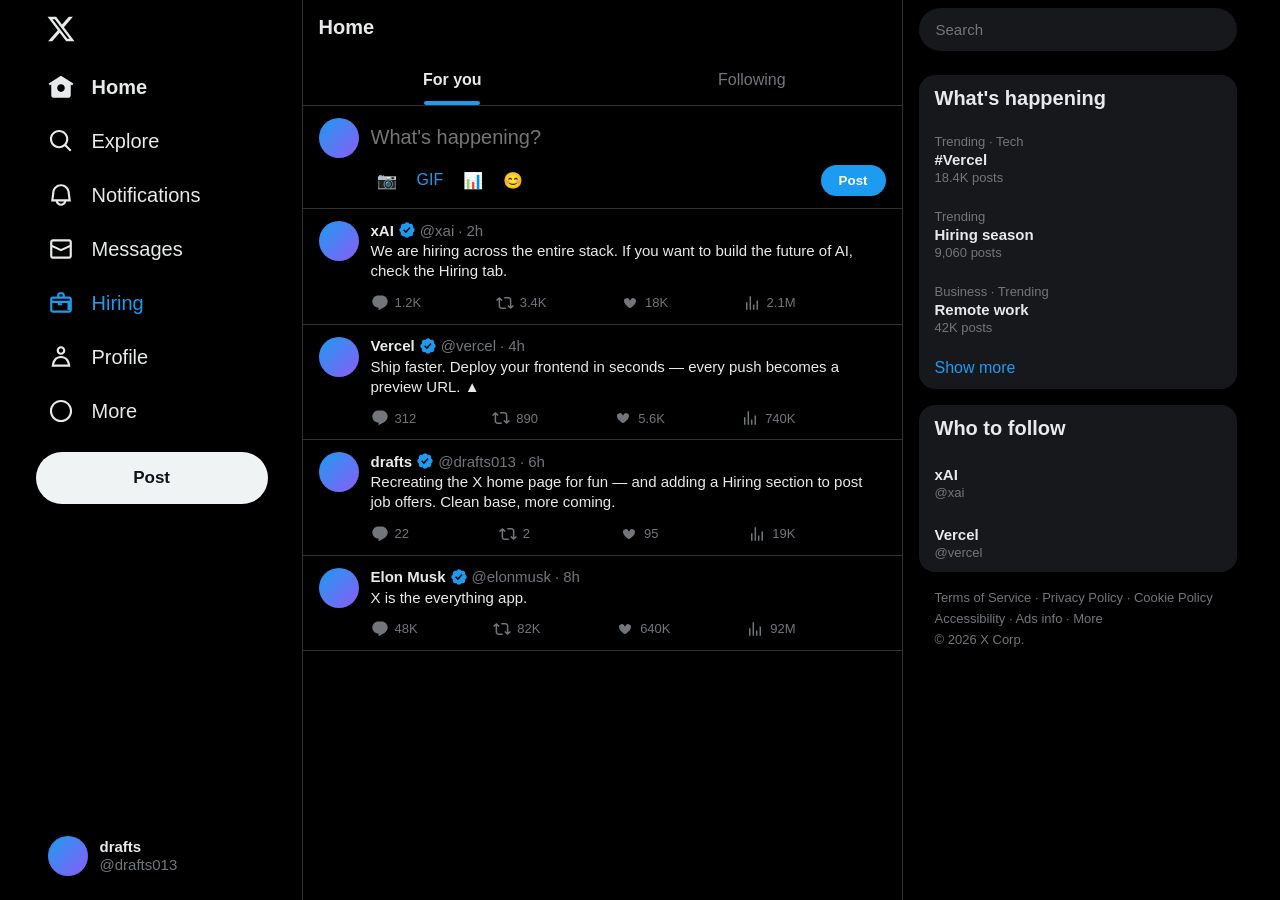
==== index.html @ fcbc3b69 "X home clone + Hiring section (base) Co-Authored-By: Claude Opus 4.8 (1M context) <noreply@anthropic" ====
<!DOCTYPE html>
<html lang="en">
<head>
  <meta charset="UTF-8">
  <meta name="viewport" content="width=device-width, initial-scale=1">
  <title>Home / X</title>
  <link rel="icon" href="data:image/svg+xml,<svg xmlns='http://www.w3.org/2000/svg' viewBox='0 0 24 24'><path fill='white' d='M18.244 2.25h3.308l-7.227 8.26 8.502 11.24H16.17l-5.214-6.817L4.99 21.75H1.68l7.73-8.835L1.254 2.25H8.08l4.713 6.231zm-1.161 17.52h1.833L7.084 4.126H5.117z'/></svg>">
  <link rel="stylesheet" href="styles.css">
</head>
<body>
  <div class="app">
    <header class="sidebar"></header>

    <main class="main">
      <div class="col-header">
        <h1>Home</h1>
        <div class="tabs">
          <div class="tab active">For you</div>
          <div class="tab">Following</div>
        </div>
      </div>

      <div class="composer">
        <div class="avatar"></div>
        <div style="flex:1">
          <textarea rows="1" placeholder="What's happening?"></textarea>
          <div class="actions">
            <div class="tools"><span>📷</span><span>GIF</span><span>📊</span><span>😊</span></div>
            <button class="send">Post</button>
          </div>
        </div>
      </div>

      <div id="feed"></div>
    </main>

    <aside class="right"></aside>
  </div>

  <script src="shell.js"></script>
  <script src="feed.js"></script>
  <script>mountShell('home'); renderFeed();</script>
</body>
</html>
---- styles.css ----
:root {
  --bg: #000;
  --bg-hover: #16181c;
  --panel: #16181c;
  --border: #2f3336;
  --text: #e7e9ea;
  --text-muted: #71767b;
  --accent: #1d9bf0;
  --accent-hover: #1a8cd8;
  --like: #f91880;
  --repost: #00ba7c;
  --white: #eff3f4;
  --danger: #f4212e;
}

* { box-sizing: border-box; margin: 0; padding: 0; }

html, body { height: 100%; }

body {
  background: var(--bg);
  color: var(--text);
  font-family: -apple-system, BlinkMacSystemFont, "Segoe UI", Roboto, Helvetica, Arial, sans-serif;
  -webkit-font-smoothing: antialiased;
}

a { color: inherit; text-decoration: none; }

/* ---------- Layout ---------- */
.app {
  display: grid;
  grid-template-columns: 275px minmax(0, 600px) 350px;
  justify-content: center;
  gap: 0;
  max-width: 1265px;
  margin: 0 auto;
}

/* ---------- Left nav ---------- */
.sidebar {
  position: sticky;
  top: 0;
  height: 100vh;
  display: flex;
  flex-direction: column;
  padding: 0 8px;
  border-right: 1px solid var(--border);
}

.logo {
  width: 50px; height: 50px;
  display: flex; align-items: center; justify-content: center;
  border-radius: 9999px;
  margin: 4px 0;
  transition: background .2s;
}
.logo:hover { background: var(--bg-hover); }
.logo svg { width: 30px; height: 30px; fill: var(--text); }

.nav { display: flex; flex-direction: column; gap: 4px; margin-top: 4px; }
.nav-item {
  display: flex; align-items: center; gap: 18px;
  padding: 12px; border-radius: 9999px;
  font-size: 20px; width: fit-content;
  transition: background .2s;
}
.nav-item:hover { background: var(--bg-hover); }
.nav-item.active { font-weight: 800; }
.nav-item svg { width: 26px; height: 26px; fill: var(--text); }
.nav-item.hiring { color: var(--accent); }
.nav-item.hiring svg { fill: var(--accent); }

.post-btn {
  margin-top: 16px;
  background: var(--white);
  color: #0f1419;
  border: none;
  border-radius: 9999px;
  padding: 16px;
  font-size: 17px;
  font-weight: 700;
  cursor: pointer;
  width: 90%;
  transition: background .2s;
}
.post-btn:hover { background: #d7dbdc; }

.account {
  margin-top: auto;
  margin-bottom: 12px;
  display: flex; align-items: center; gap: 12px;
  padding: 12px; border-radius: 9999px;
  cursor: pointer;
  transition: background .2s;
}
.account:hover { background: var(--bg-hover); }
.avatar {
  width: 40px; height: 40px; border-radius: 9999px;
  background: linear-gradient(135deg, #1d9bf0, #8b5cf6);
  flex-shrink: 0;
}
.account .who { line-height: 1.2; }
.account .name { font-weight: 700; font-size: 15px; }
.account .handle { color: var(--text-muted); font-size: 15px; }

/* ---------- Center column ---------- */
.main { border-right: 1px solid var(--border); min-height: 100vh; }

.col-header {
  position: sticky; top: 0; z-index: 3;
  backdrop-filter: blur(12px);
  background: rgba(0,0,0,.65);
  border-bottom: 1px solid var(--border);
}
.col-header h1 { font-size: 20px; padding: 16px; font-weight: 800; }

.tabs { display: flex; }
.tab {
  flex: 1; text-align: center; padding: 16px 0;
  color: var(--text-muted); font-weight: 500;
  cursor: pointer; position: relative;
  transition: background .2s;
}
.tab:hover { background: var(--bg-hover); }
.tab.active { color: var(--text); font-weight: 700; }
.tab.active::after {
  content: ""; position: absolute; bottom: 0; left: 50%;
  transform: translateX(-50%);
  width: 56px; height: 4px; border-radius: 9999px;
  background: var(--accent);
}

/* Composer */
.composer {
  display: flex; gap: 12px; padding: 12px 16px;
  border-bottom: 1px solid var(--border);
}
.composer textarea {
  flex: 1; background: transparent; border: none; color: var(--text);
  font-size: 20px; resize: none; outline: none; padding-top: 8px;
  font-family: inherit;
}
.composer .actions { display: flex; justify-content: space-between; align-items: center; margin-top: 12px; }
.composer .tools { display: flex; gap: 8px; color: var(--accent); }
.composer .tools span { padding: 6px; border-radius: 9999px; cursor: pointer; }
.composer .tools span:hover { background: rgba(29,155,240,.1); }
.composer .send {
  background: var(--accent); color: #fff; border: none;
  border-radius: 9999px; padding: 8px 18px; font-weight: 700; cursor: pointer;
}

/* Tweet */
.tweet {
  display: flex; gap: 12px; padding: 12px 16px;
  border-bottom: 1px solid var(--border);
  cursor: pointer; transition: background .2s;
}
.tweet:hover { background: #080808; }
.tweet .body { flex: 1; min-width: 0; }
.tweet .row { display: flex; align-items: center; gap: 4px; font-size: 15px; }
.tweet .u-name { font-weight: 700; }
.tweet .badge { width: 18px; height: 18px; fill: var(--accent); }
.tweet .u-handle, .tweet .dot, .tweet .time { color: var(--text-muted); }
.tweet .text { margin-top: 2px; font-size: 15px; line-height: 1.35; white-space: pre-wrap; }
.tweet .stats {
  display: flex; justify-content: space-between; max-width: 425px;
  margin-top: 12px; color: var(--text-muted); font-size: 13px;
}
.tweet .stat { display: flex; align-items: center; gap: 6px; }
.tweet .stat svg { width: 18px; height: 18px; fill: currentColor; }
.tweet .stat.reply:hover { color: var(--accent); }
.tweet .stat.repost:hover { color: var(--repost); }
.tweet .stat.like:hover { color: var(--like); }

/* ---------- Right sidebar ---------- */
.right { padding: 0 16px; }
.right .search {
  position: sticky; top: 0; z-index: 2;
  background: var(--bg); padding: 8px 0;
}
.right .search input {
  width: 100%; background: var(--panel); border: 1px solid transparent;
  border-radius: 9999px; padding: 12px 16px; color: var(--text);
  font-size: 15px; outline: none;
}
.right .search input:focus { border-color: var(--accent); background: var(--bg); }
.widget {
  background: var(--panel); border-radius: 16px; margin-top: 16px; overflow: hidden;
}
.widget h2 { font-size: 20px; font-weight: 800; padding: 12px 16px; }
.widget-row { padding: 12px 16px; transition: background .2s; cursor: pointer; }
.widget-row:hover { background: #1d1f23; }
.widget-row .k { font-size: 13px; color: var(--text-muted); }
.widget-row .v { font-weight: 700; font-size: 15px; margin: 2px 0; }
.widget .more { padding: 12px 16px; color: var(--accent); cursor: pointer; }
.widget .more:hover { background: #1d1f23; }

.footer { padding: 16px; color: var(--text-muted); font-size: 13px; line-height: 1.6; }
.footer a:hover { text-decoration: underline; }

/* ---------- Hiring page ---------- */
.hiring-intro { padding: 16px; border-bottom: 1px solid var(--border); }
.hiring-intro p { color: var(--text-muted); font-size: 15px; margin-top: 4px; }

.job-form {
  padding: 16px; border-bottom: 1px solid var(--border);
  display: grid; gap: 12px;
}
.job-form input, .job-form textarea, .job-form select {
  background: var(--bg); border: 1px solid var(--border);
  border-radius: 8px; padding: 12px; color: var(--text);
  font-size: 15px; font-family: inherit; outline: none; width: 100%;
}
.job-form input:focus, .job-form textarea:focus, .job-form select:focus {
  border-color: var(--accent);
}
.job-form textarea { resize: vertical; min-height: 70px; }
.job-form .grid2 { display: grid; grid-template-columns: 1fr 1fr; gap: 12px; }
.job-form button {
  background: var(--accent); color: #fff; border: none;
  border-radius: 9999px; padding: 12px; font-weight: 700;
  font-size: 15px; cursor: pointer; justify-self: end; padding-inline: 24px;
}
.job-form button:hover { background: var(--accent-hover); }

.job {
  padding: 16px; border-bottom: 1px solid var(--border);
  transition: background .2s;
}
.job:hover { background: #080808; }
.job .top { display: flex; justify-content: space-between; align-items: flex-start; gap: 12px; }
.job .role { font-weight: 800; font-size: 17px; }
.job .company { color: var(--text-muted); font-size: 14px; margin-top: 2px; }
.job .tags { display: flex; flex-wrap: wrap; gap: 8px; margin-top: 10px; }
.job .tag {
  font-size: 13px; color: var(--accent);
  background: rgba(29,155,240,.1); border: 1px solid rgba(29,155,240,.25);
  padding: 4px 10px; border-radius: 9999px;
}
.job .desc { margin-top: 10px; font-size: 14px; color: var(--text); line-height: 1.4; }
.job .salary { color: var(--repost); font-weight: 700; font-size: 14px; white-space: nowrap; }
.job .apply {
  margin-top: 12px; background: var(--white); color: #0f1419;
  border: none; border-radius: 9999px; padding: 8px 18px;
  font-weight: 700; cursor: pointer;
}
.job .apply:hover { background: #d7dbdc; }

/* ---------- Responsive ---------- */
@media (max-width: 1100px) { .right { display: none; } .app { grid-template-columns: 88px minmax(0, 600px); } .nav-item span, .post-btn, .account .who { display: none; } .post-btn { display: none; } }
@media (max-width: 700px) { .sidebar { display: none; } .app { grid-template-columns: 1fr; } }
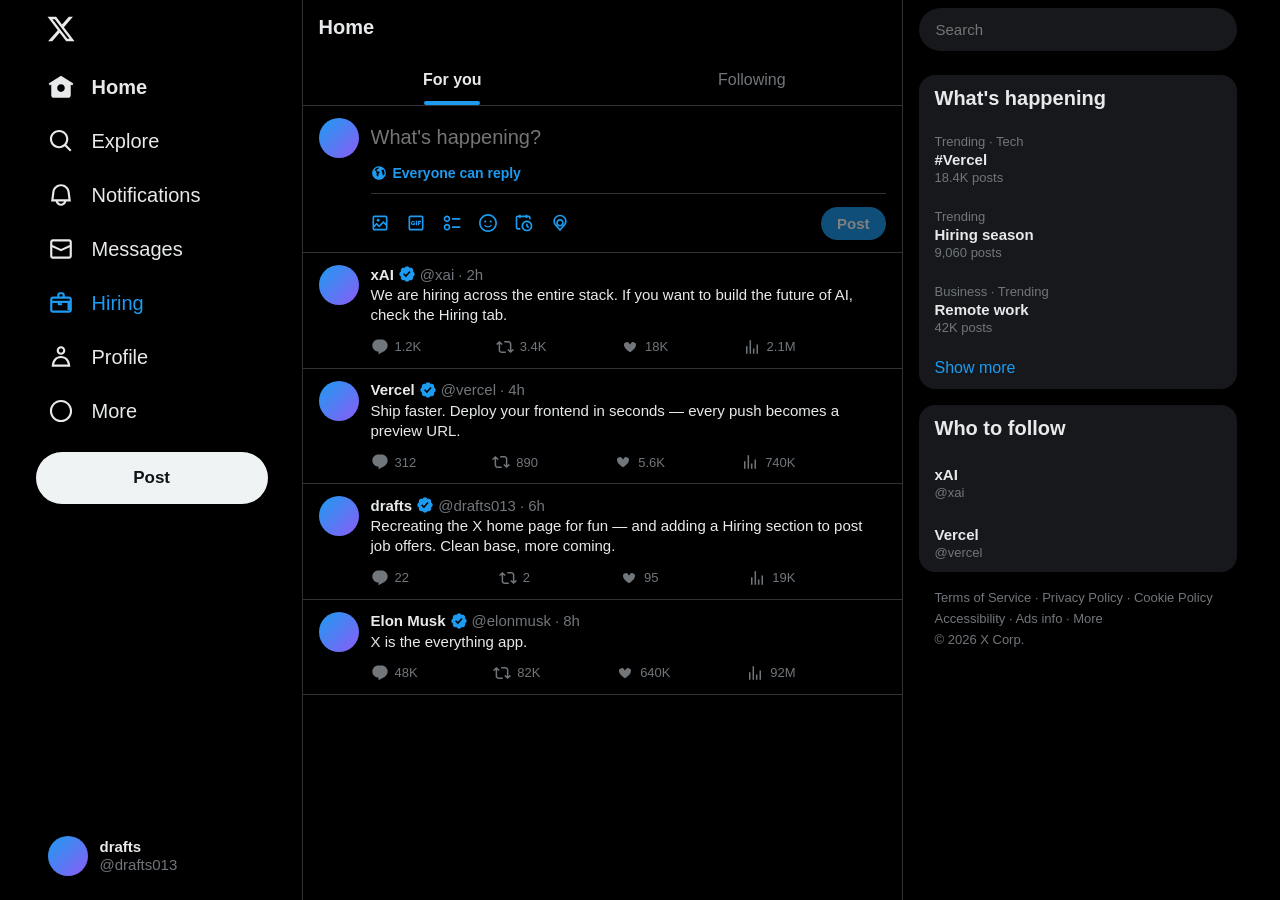
==== commit 83e22f02: "Make home more faithful: SVG composer icons, no emojis, reply scope, live composer" ====
--- a/index.html
+++ b/index.html
@@ -24,9 +24,20 @@
         <div class="avatar"></div>
         <div style="flex:1">
           <textarea rows="1" placeholder="What's happening?"></textarea>
+          <div class="reply-scope">
+            <svg viewBox="0 0 24 24"><path d="M12 1.75C6.34 1.75 1.75 6.34 1.75 12S6.34 22.25 12 22.25 22.25 17.66 22.25 12 17.66 1.75 12 1.75zm-.25 10.48L10.5 17.5l-2-1.5v-3.5L7.5 9 5.03 7.59c1.42-2.24 3.89-3.75 6.72-3.84L11 6l-2 .5L8.5 9l5 1.5-1.75 1.73zM17 14v-3l-1.5-3 2.88-1.23c1.17 1.42 1.87 3.24 1.87 5.23 0 1.3-.3 2.52-.83 3.61L17 14z"/></svg>
+            <span>Everyone can reply</span>
+          </div>
           <div class="actions">
-            <div class="tools"><span>📷</span><span>GIF</span><span>📊</span><span>😊</span></div>
-            <button class="send">Post</button>
+            <div class="tools">
+              <span title="Media"><svg viewBox="0 0 24 24"><path d="M3 5.5C3 4.119 4.119 3 5.5 3h13C19.881 3 21 4.119 21 5.5v13c0 1.381-1.119 2.5-2.5 2.5h-13C4.119 21 3 19.881 3 18.5v-13zM5.5 5c-.276 0-.5.224-.5.5v9.086l3-3 3 3 5-5 3 3V5.5c0-.276-.224-.5-.5-.5h-13zM19 15.414l-3-3-5 5-3-3-3 3V18.5c0 .276.224.5.5.5h13c.276 0 .5-.224.5-.5v-3.086zM9.75 7C8.784 7 8 7.784 8 8.75s.784 1.75 1.75 1.75 1.75-.784 1.75-1.75S10.716 7 9.75 7z"/></svg></span>
+              <span title="GIF"><svg viewBox="0 0 24 24"><path d="M3 5.5C3 4.119 4.12 3 5.5 3h13C19.88 3 21 4.119 21 5.5v13c0 1.381-1.12 2.5-2.5 2.5h-13C4.12 21 3 19.881 3 18.5v-13zM5.5 5c-.28 0-.5.224-.5.5v13c0 .276.22.5.5.5h13c.28 0 .5-.224.5-.5v-13c0-.276-.22-.5-.5-.5h-13zM18 10.711V9.25h-3.74v5.5h1.44v-1.719h1.7V11.57h-1.7v-.859H18zM11.79 9.25h1.44v5.5h-1.44v-5.5zm-3.07 1.375c.34 0 .77.172 1.02.43l1.03-.86c-.51-.601-1.28-.945-2.05-.945-1.53 0-2.72 1.203-2.72 2.75s1.19 2.75 2.72 2.75c.85 0 1.54-.344 2.05-.945v-2.149H8.38v1.032h1.05v.515c-.17.086-.42.172-.67.172-.77 0-1.37-.602-1.37-1.375 0-.688.6-1.375 1.36-1.375z"/></svg></span>
+              <span title="Poll"><svg viewBox="0 0 24 24"><path d="M6 5c-1.1 0-2 .895-2 2s.9 2 2 2 2-.895 2-2-.9-2-2-2zM2 7c0-2.209 1.79-4 4-4s4 1.791 4 4-1.79 4-4 4-4-1.791-4-4zm20 1H12V6h10v2zM6 15c-1.1 0-2 .895-2 2s.9 2 2 2 2-.895 2-2-.9-2-2-2zm-4 2c0-2.209 1.79-4 4-4s4 1.791 4 4-1.79 4-4 4-4-1.791-4-4zm20 1H12v-2h10v2z"/></svg></span>
+              <span title="Emoji"><svg viewBox="0 0 24 24"><path d="M8.75 11.5c.69 0 1.25-.56 1.25-1.25S9.44 9 8.75 9 7.5 9.56 7.5 10.25s.56 1.25 1.25 1.25zm6.5 0c.69 0 1.25-.56 1.25-1.25S15.94 9 15.25 9 14 9.56 14 10.25s.56 1.25 1.25 1.25zm-3.25 6c2.02 0 3.79-1.09 4.74-2.71l-1.3-.75c-.68 1.16-1.93 1.96-3.44 1.96s-2.76-.8-3.44-1.96l-1.3.75c.95 1.62 2.72 2.71 4.74 2.71zM12 22.75C6.07 22.75 1.25 17.93 1.25 12S6.07 1.25 12 1.25 22.75 6.07 22.75 12 17.93 22.75 12 22.75zm0-2c4.83 0 8.75-3.92 8.75-8.75S16.83 3.25 12 3.25 3.25 7.17 3.25 12s3.92 8.75 8.75 8.75z"/></svg></span>
+              <span title="Schedule"><svg viewBox="0 0 24 24"><path d="M6 3V2h2v1h6V2h2v1h1.5C18.88 3 20 4.119 20 5.5v2h-2v-2c0-.276-.22-.5-.5-.5H16v1h-2V5H8v1H6V5H4.5c-.28 0-.5.224-.5.5v12c0 .276.22.5.5.5h3v2h-3C3.12 20 2 18.881 2 17.5v-12C2 4.119 3.12 3 4.5 3H6zm9.5 8c-2.49 0-4.5 2.015-4.5 4.5s2.01 4.5 4.5 4.5 4.5-2.015 4.5-4.5-2.01-4.5-4.5-4.5zM9 15.5C9 11.91 11.91 9 15.5 9s6.5 2.91 6.5 6.5-2.91 6.5-6.5 6.5S9 19.09 9 15.5zm5.5-2.5h2v2.086l1.71 1.707-1.42 1.414-2.29-2.293V13z"/></svg></span>
+              <span title="Location"><svg viewBox="0 0 24 24"><path d="M12 14.315c1.381 0 2.5-1.119 2.5-2.5s-1.119-2.5-2.5-2.5-2.5 1.119-2.5 2.5 1.119 2.5 2.5 2.5zm0-7c2.485 0 4.5 2.015 4.5 4.5s-2.015 4.5-4.5 4.5-4.5-2.015-4.5-4.5 2.015-4.5 4.5-4.5zM12 2C7.589 2 4 5.589 4 10c0 1.5.5 3 1.5 4.5l6.5 7.5 6.5-7.5c1-1.5 1.5-3 1.5-4.5 0-4.411-3.589-8-8-8zm0 2c3.309 0 6 2.691 6 6 0 1.078-.365 2.19-1.13 3.334L12 18.96l-4.87-5.626C6.365 12.19 6 11.078 6 10c0-3.309 2.691-6 6-6z"/></svg></span>
+            </div>
+            <button class="send" disabled>Post</button>
           </div>
         </div>
       </div>
@@ -39,6 +50,16 @@
 
   <script src="shell.js"></script>
   <script src="feed.js"></script>
-  <script>mountShell('home'); renderFeed();</script>
+  <script>
+    mountShell('home');
+    renderFeed();
+    const ta = document.querySelector('.composer textarea');
+    const send = document.querySelector('.composer .send');
+    ta.addEventListener('input', () => {
+      ta.style.height = 'auto';
+      ta.style.height = ta.scrollHeight + 'px';
+      send.disabled = ta.value.trim().length === 0;
+    });
+  </script>
 </body>
 </html>
--- a/styles.css
+++ b/styles.css
@@ -140,14 +140,27 @@
   font-size: 20px; resize: none; outline: none; padding-top: 8px;
   font-family: inherit;
 }
+.composer .reply-scope {
+  display: flex; align-items: center; gap: 6px;
+  color: var(--accent); font-weight: 700; font-size: 14px;
+  padding: 4px 0 12px; margin-top: 8px;
+  border-bottom: 1px solid var(--border);
+}
+.composer .reply-scope svg { width: 16px; height: 16px; fill: var(--accent); }
 .composer .actions { display: flex; justify-content: space-between; align-items: center; margin-top: 12px; }
-.composer .tools { display: flex; gap: 8px; color: var(--accent); }
-.composer .tools span { padding: 6px; border-radius: 9999px; cursor: pointer; }
+.composer .tools { display: flex; gap: 2px; margin-left: -8px; }
+.composer .tools span {
+  width: 34px; height: 34px; display: flex; align-items: center; justify-content: center;
+  border-radius: 9999px; cursor: pointer; transition: background .2s;
+}
+.composer .tools span svg { width: 20px; height: 20px; fill: var(--accent); }
 .composer .tools span:hover { background: rgba(29,155,240,.1); }
 .composer .send {
   background: var(--accent); color: #fff; border: none;
-  border-radius: 9999px; padding: 8px 18px; font-weight: 700; cursor: pointer;
-}
+  border-radius: 9999px; padding: 8px 16px; font-weight: 700; cursor: pointer;
+  font-size: 15px;
+}
+.composer .send:disabled { opacity: .5; cursor: default; }
 
 /* Tweet */
 .tweet {
